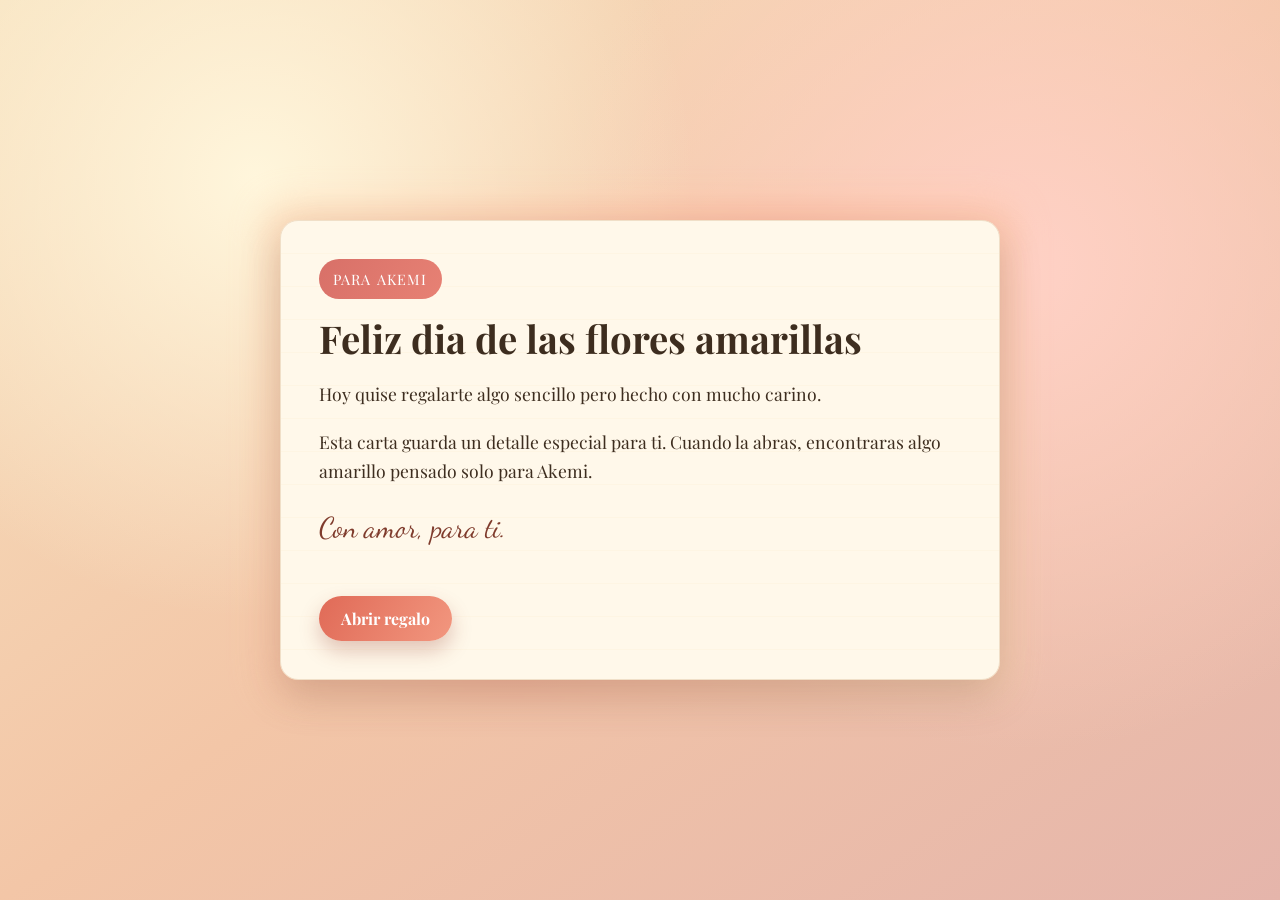
==== index.html @ e9f62680 "Add files via upload" ====
<!doctype html>
<html lang="es">
<head>
  <meta charset="UTF-8" />
  <meta name="viewport" content="width=device-width, initial-scale=1.0" />
  <title>Carta para Akemi</title>
  <link rel="preconnect" href="https://fonts.googleapis.com" />
  <link rel="preconnect" href="https://fonts.gstatic.com" crossorigin />
  <link href="https://fonts.googleapis.com/css2?family=Playfair+Display:wght@500;700&family=Dancing+Script:wght@600;700&display=swap" rel="stylesheet" />
  <link rel="stylesheet" href="styles.css" />
</head>
<body class="letter-page">
  <main class="letter-wrapper">
    <section class="envelope-glow" aria-hidden="true"></section>

    <article class="letter-card">
      <p class="seal">Para Akemi</p>
      <h1>Feliz dia de las flores amarillas</h1>

      <p>
        Hoy quise regalarte algo sencillo pero hecho con mucho carino.
      </p>
      <p>
        Esta carta guarda un detalle especial para ti. Cuando la abras,
        encontraras algo amarillo pensado solo para Akemi.
      </p>
      <p class="signature">Con amor, para ti.</p>

      <a class="open-gift" href="flores.html">Abrir regalo</a>
    </article>
  </main>
</body>
</html>
---- styles.css ----
:root {
  --ink: #3d2d1f;
  --paper: #fff8ea;
  --paper-edge: #f0dfc8;
  --rose: #f7b5a7;
  --rose-deep: #d87068;
  --gold: #ffc533;
  --gold-deep: #e8a900;
  --leaf: #2c7a57;
  --sky-1: #fff0b8;
  --sky-2: #ffd56f;
}

* {
  box-sizing: border-box;
}

body {
  margin: 0;
  min-height: 100vh;
  color: var(--ink);
}

.letter-page {
  font-family: "Playfair Display", serif;
  display: grid;
  place-items: center;
  background:
    radial-gradient(circle at 20% 20%, #fff6dc 0%, transparent 35%),
    radial-gradient(circle at 80% 30%, #ffd1c6 0%, transparent 40%),
    linear-gradient(145deg, #f7e2bf 0%, #f3c6a7 50%, #e5b5ab 100%);
  padding: 20px;
}

.letter-wrapper {
  position: relative;
  width: min(720px, 100%);
}

.envelope-glow {
  position: absolute;
  inset: -14px;
  border-radius: 22px;
  background: linear-gradient(120deg, #ffd7b4, #ffb89d, #ffd7b4);
  filter: blur(18px);
  opacity: 0.75;
}

.letter-card {
  position: relative;
  z-index: 1;
  background: repeating-linear-gradient(
      to bottom,
      var(--paper),
      var(--paper) 32px,
      #fdf2dc 33px
    );
  border: 1px solid var(--paper-edge);
  border-radius: 18px;
  padding: clamp(22px, 4vw, 38px);
  box-shadow: 0 16px 40px rgba(74, 46, 31, 0.22);
  animation: rise 0.9s ease-out;
}

.seal {
  display: inline-block;
  margin: 0 0 8px;
  padding: 8px 14px;
  border-radius: 999px;
  font-size: 0.9rem;
  letter-spacing: 0.08em;
  text-transform: uppercase;
  color: #fff;
  background: linear-gradient(120deg, var(--rose-deep), #e78174);
}

h1 {
  margin: 8px 0 14px;
  font-size: clamp(1.6rem, 4vw, 2.4rem);
  line-height: 1.2;
}

p {
  font-size: clamp(1rem, 2.4vw, 1.1rem);
  line-height: 1.7;
}

.signature {
  font-family: "Dancing Script", cursive;
  font-size: clamp(1.3rem, 4vw, 1.8rem);
  color: #7f3b2c;
  margin-top: 18px;
}

.open-gift,
.back-link {
  display: inline-block;
  margin-top: 14px;
  text-decoration: none;
  font-weight: 700;
  border-radius: 999px;
  padding: 12px 22px;
  transition: transform 0.2s ease, box-shadow 0.2s ease;
}

.open-gift {
  color: #fff;
  background: linear-gradient(120deg, #e06a57, #f2977f);
  box-shadow: 0 10px 20px rgba(150, 66, 50, 0.28);
}

.open-gift:hover,
.back-link:hover {
  transform: translateY(-2px);
}

.flowers-page {
  font-family: "Playfair Display", serif;
  background:
    radial-gradient(circle at 84% 8%, #fffbcf 0 7%, rgba(255, 224, 116, 0.82) 12%, transparent 28%),
    linear-gradient(180deg, #89673b 0%, #cc8c29 25%, #f2b547 56%, #d4ab58 100%);
  display: grid;
  place-items: center;
  overflow: hidden;
  padding: 16px;
}

.garden {
  width: min(1040px, 100%);
  text-align: center;
  animation: rise 1s ease-out;
}

.garden-header h1 {
  margin-bottom: 8px;
}

.garden-header p {
  margin-top: 0;
}

.flower-scene {
  margin: 26px auto 18px;
  width: 100%;
  min-height: 620px;
  position: relative;
  border-radius: 18px;
  overflow: hidden;
  background:
    linear-gradient(180deg, rgba(68, 52, 31, 0.58) 0%, rgba(88, 63, 23, 0.28) 24%, rgba(55, 45, 32, 0.2) 38%, rgba(68, 72, 43, 0.25) 54%, rgba(38, 56, 30, 0.66) 100%),
    radial-gradient(circle at 82% 9%, rgba(255, 249, 192, 0.92) 0 8%, rgba(255, 205, 80, 0.45) 16%, transparent 34%),
    linear-gradient(180deg, #5b4a2d 0%, #c48829 24%, #d79b34 40%, #88723e 58%, #4d5e37 100%);
  box-shadow:
    0 18px 44px rgba(43, 26, 8, 0.35),
    inset 0 -44px 62px rgba(21, 30, 14, 0.58);
}

.sun {
  position: absolute;
  top: 38px;
  right: 58px;
  width: 112px;
  height: 112px;
  border-radius: 50%;
  background: radial-gradient(circle, #fffbd8 0 27%, #ffe79f 44%, #ffc743 65%, rgba(255, 199, 67, 0.15) 100%);
  filter: blur(0.3px);
}

.haze {
  position: absolute;
  inset: 0;
  background:
    radial-gradient(1200px 250px at 50% 32%, rgba(255, 200, 78, 0.32), transparent 60%),
    linear-gradient(180deg, rgba(96, 77, 46, 0.42) 0%, transparent 30%, rgba(37, 40, 25, 0.22) 100%);
  pointer-events: none;
}

.distant-field {
  position: absolute;
  left: -6%;
  right: -6%;
  top: 210px;
  bottom: 112px;
  background:
    radial-gradient(circle at 12% 68%, rgba(45, 62, 34, 0.88) 0 16%, transparent 18%),
    radial-gradient(circle at 28% 63%, rgba(40, 59, 30, 0.84) 0 16%, transparent 18%),
    radial-gradient(circle at 43% 66%, rgba(40, 59, 30, 0.8) 0 16%, transparent 18%),
    radial-gradient(circle at 62% 64%, rgba(45, 62, 34, 0.86) 0 16%, transparent 18%),
    radial-gradient(circle at 79% 66%, rgba(40, 59, 30, 0.84) 0 16%, transparent 18%),
    radial-gradient(circle at 92% 63%, rgba(45, 62, 34, 0.82) 0 16%, transparent 18%),
    radial-gradient(circle at 14% 72%, rgba(244, 185, 34, 0.82) 0 1.1%, transparent 1.4%),
    radial-gradient(circle at 19% 76%, rgba(235, 176, 26, 0.78) 0 1.2%, transparent 1.45%),
    radial-gradient(circle at 24% 70%, rgba(246, 195, 38, 0.86) 0 1.2%, transparent 1.5%),
    radial-gradient(circle at 34% 75%, rgba(240, 182, 29, 0.8) 0 1.15%, transparent 1.4%),
    radial-gradient(circle at 41% 70%, rgba(247, 196, 40, 0.84) 0 1.2%, transparent 1.45%),
    radial-gradient(circle at 49% 73%, rgba(242, 188, 35, 0.83) 0 1.2%, transparent 1.45%),
    radial-gradient(circle at 58% 70%, rgba(248, 199, 44, 0.84) 0 1.2%, transparent 1.45%),
    radial-gradient(circle at 66% 74%, rgba(241, 181, 27, 0.8) 0 1.1%, transparent 1.35%),
    radial-gradient(circle at 74% 69%, rgba(248, 199, 40, 0.84) 0 1.2%, transparent 1.45%),
    radial-gradient(circle at 83% 73%, rgba(241, 182, 30, 0.82) 0 1.1%, transparent 1.35%),
    radial-gradient(circle at 90% 70%, rgba(246, 194, 39, 0.83) 0 1.2%, transparent 1.45%);
  filter: blur(1.2px);
  opacity: 0.96;
}

.hero-flower {
  position: absolute;
  bottom: -8px;
  width: 300px;
  height: 460px;
  transform-origin: bottom center;
  animation: sway 4.2s ease-in-out infinite;
}

.hero-left {
  left: 18%;
  animation-delay: 0.2s;
}

.hero-right {
  left: 43%;
  width: 340px;
  height: 500px;
  animation-delay: 0.7s;
}

.stem {
  position: absolute;
  left: 50%;
  bottom: 0;
  width: 18px;
  height: 290px;
  transform: translateX(-50%);
  border-radius: 999px;
  background: linear-gradient(180deg, #6b8e43 0%, #496935 38%, #2f4a27 100%);
  box-shadow: inset -3px 0 4px rgba(0, 0, 0, 0.24);
}

.hero-right .stem {
  height: 320px;
}

.leaf {
  position: absolute;
  bottom: 76px;
  width: 125px;
  height: 68px;
  border-radius: 100px 20px 100px 24px;
  background:
    linear-gradient(140deg, #6b9351 0%, #4f723a 56%, #2f4a27 100%);
  box-shadow: inset -6px -3px 6px rgba(19, 35, 20, 0.34);
}

.leaf-left {
  left: 6px;
  transform: rotate(-30deg);
}

.leaf-right {
  right: -2px;
  transform: scaleX(-1) rotate(-22deg);
}

.bloom {
  position: absolute;
  left: 50%;
  top: 86px;
  width: 220px;
  height: 220px;
  transform: translateX(-50%) rotate(-8deg);
}

.hero-right .bloom {
  width: 246px;
  height: 246px;
  transform: translateX(-50%) rotate(7deg);
}

.petals {
  position: absolute;
  inset: 0;
  pointer-events: none;
}

.petal {
  position: absolute;
  left: 50%;
  top: 50%;
  width: 38px;
  height: 110px;
  border-radius: 55% 55% 42% 42%;
  transform-origin: 50% 90%;
  background:
    linear-gradient(180deg, #fff19a 0%, #ffd34e 28%, #f4ba21 66%, #de9800 100%);
  box-shadow:
    inset 0 -7px 10px rgba(165, 95, 4, 0.24),
    inset 0 6px 6px rgba(255, 243, 176, 0.7),
    0 3px 5px rgba(75, 48, 10, 0.2);
}

.petal:nth-child(odd) {
  width: 34px;
  height: 100px;
  filter: saturate(0.96);
}

.p1 { transform: translate(-50%, -88%) rotate(0deg); }
.p2 { transform: translate(-50%, -88%) rotate(22.5deg); }
.p3 { transform: translate(-50%, -88%) rotate(45deg); }
.p4 { transform: translate(-50%, -88%) rotate(67.5deg); }
.p5 { transform: translate(-50%, -88%) rotate(90deg); }
.p6 { transform: translate(-50%, -88%) rotate(112.5deg); }
.p7 { transform: translate(-50%, -88%) rotate(135deg); }
.p8 { transform: translate(-50%, -88%) rotate(157.5deg); }
.p9 { transform: translate(-50%, -88%) rotate(180deg); }
.p10 { transform: translate(-50%, -88%) rotate(202.5deg); }
.p11 { transform: translate(-50%, -88%) rotate(225deg); }
.p12 { transform: translate(-50%, -88%) rotate(247.5deg); }
.p13 { transform: translate(-50%, -88%) rotate(270deg); }
.p14 { transform: translate(-50%, -88%) rotate(292.5deg); }
.p15 { transform: translate(-50%, -88%) rotate(315deg); }
.p16 { transform: translate(-50%, -88%) rotate(337.5deg); }

.hero-right .petal {
  width: 42px;
  height: 120px;
}

.hero-right .petal:nth-child(odd) {
  width: 37px;
  height: 108px;
}

.disk {
  position: absolute;
  left: 50%;
  top: 50%;
  width: 92px;
  height: 92px;
  transform: translate(-50%, -50%);
  border-radius: 50%;
  background:
    radial-gradient(circle at 32% 36%, #563017 0 14%, #3f2413 15% 24%, transparent 24.5%),
    radial-gradient(circle, #2a170d 0 33%, #4b2c17 34% 58%, #2d1a0f 59% 72%, #1d1009 73% 100%);
  box-shadow:
    inset 0 0 0 2px rgba(118, 78, 30, 0.42),
    0 3px 7px rgba(28, 17, 9, 0.42);
}

.back-link {
  background: rgba(255, 248, 220, 0.88);
  color: #452e1b;
  border: 1px solid rgba(100, 70, 29, 0.35);
  box-shadow: 0 10px 20px rgba(34, 23, 11, 0.25);
}

@keyframes rise {
  from {
    opacity: 0;
    transform: translateY(16px) scale(0.98);
  }
  to {
    opacity: 1;
    transform: translateY(0) scale(1);
  }
}

@keyframes sway {
  0%,
  100% {
    transform: rotate(-1.8deg);
  }
  50% {
    transform: rotate(2.1deg);
  }
}

@media (max-width: 700px) {
  .flower-scene {
    min-height: 520px;
  }

  .sun {
    right: 24px;
    top: 24px;
    width: 88px;
    height: 88px;
  }

  .hero-flower {
    height: 410px;
    width: 230px;
  }

  .hero-left {
    left: 4%;
  }

  .hero-right {
    left: 40%;
    width: 250px;
    height: 430px;
  }

  .stem {
    width: 14px;
    height: 250px;
  }

  .hero-right .stem {
    height: 270px;
  }

  .leaf {
    width: 90px;
    height: 52px;
    bottom: 64px;
  }

  .bloom {
    width: 165px;
    height: 165px;
    top: 112px;
  }

  .hero-right .bloom {
    width: 182px;
    height: 182px;
  }

  .disk {
    width: 68px;
    height: 68px;
  }

  .petal {
    width: 28px;
    height: 82px;
  }

  .petal:nth-child(odd) {
    width: 25px;
    height: 74px;
  }

  .hero-right .petal {
    width: 30px;
    height: 88px;
  }

  .hero-right .petal:nth-child(odd) {
    width: 27px;
    height: 78px;
  }
}
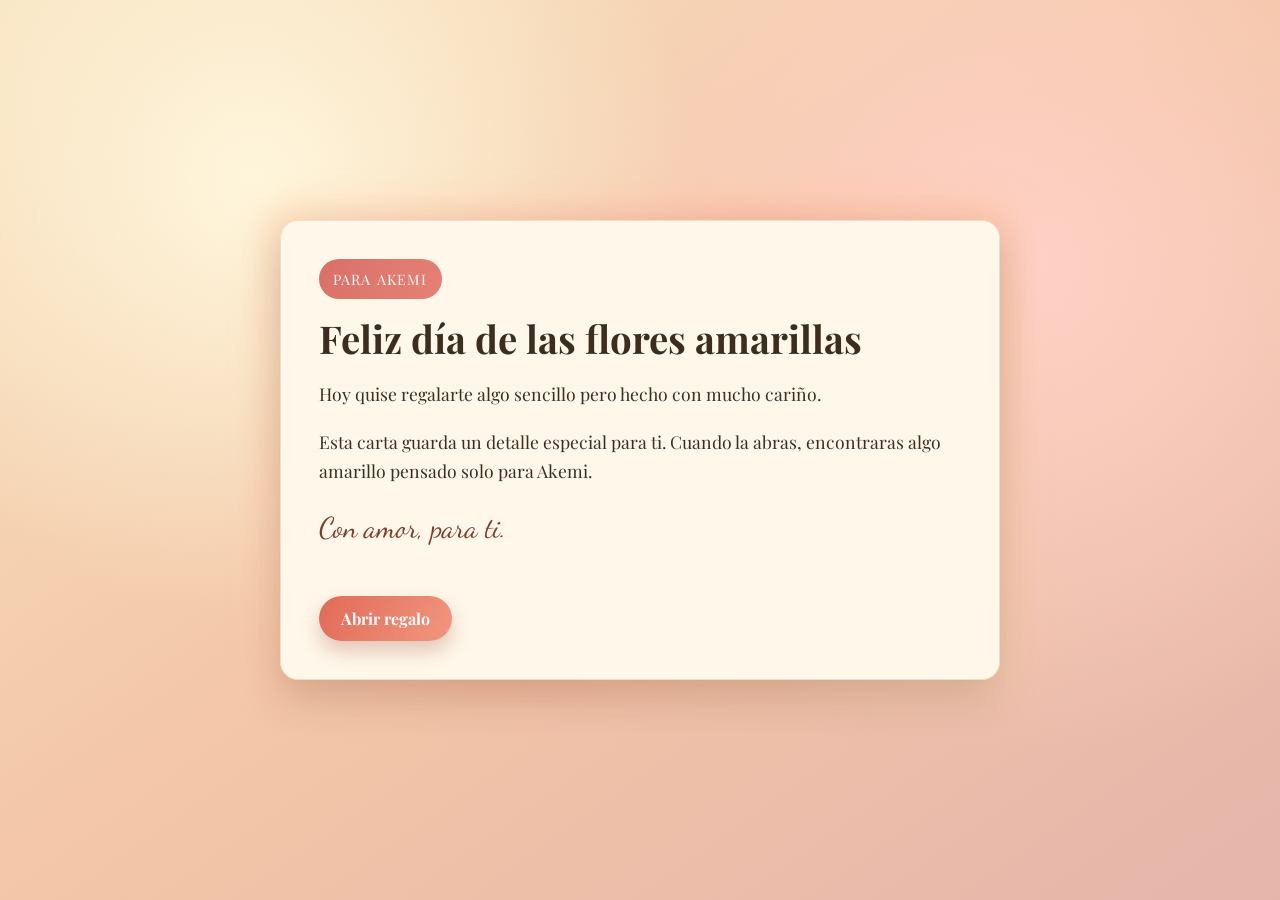
==== commit 925c428f: "Add files via upload" ====
--- a/index.html
+++ b/index.html
@@ -15,10 +15,10 @@
 
     <article class="letter-card">
       <p class="seal">Para Akemi</p>
-      <h1>Feliz dia de las flores amarillas</h1>
+      <h1>Feliz día de las flores amarillas</h1>
 
       <p>
-        Hoy quise regalarte algo sencillo pero hecho con mucho carino.
+        Hoy quise regalarte algo sencillo pero hecho con mucho cariño.
       </p>
       <p>
         Esta carta guarda un detalle especial para ti. Cuando la abras,
--- a/styles.css
+++ b/styles.css
@@ -121,7 +121,7 @@
     linear-gradient(180deg, #89673b 0%, #cc8c29 25%, #f2b547 56%, #d4ab58 100%);
   display: grid;
   place-items: center;
-  overflow: hidden;
+  overflow-x: hidden;
   padding: 16px;
 }
 
@@ -129,6 +129,11 @@
   width: min(1040px, 100%);
   text-align: center;
   animation: rise 1s ease-out;
+}
+
+.garden-header {
+  max-width: 760px;
+  margin: 0 auto;
 }
 
 .garden-header h1 {
@@ -354,6 +359,20 @@
   box-shadow: 0 10px 20px rgba(34, 23, 11, 0.25);
 }
 
+@media (max-width: 900px) {
+  .flower-scene {
+    min-height: 560px;
+  }
+
+  .hero-left {
+    left: 10%;
+  }
+
+  .hero-right {
+    left: 46%;
+  }
+}
+
 @keyframes rise {
   from {
     opacity: 0;
@@ -376,8 +395,36 @@
 }
 
 @media (max-width: 700px) {
+  .letter-page {
+    padding: 14px;
+  }
+
+  .letter-card {
+    border-radius: 16px;
+    box-shadow: 0 12px 30px rgba(74, 46, 31, 0.18);
+  }
+
+  .open-gift,
+  .back-link {
+    width: 100%;
+    text-align: center;
+    padding: 12px 18px;
+  }
+
+  .flowers-page {
+    place-items: start center;
+    padding: 10px;
+  }
+
+  .garden-header p {
+    line-height: 1.5;
+    padding: 0 6px;
+  }
+
   .flower-scene {
+    margin-top: 18px;
     min-height: 520px;
+    border-radius: 14px;
   }
 
   .sun {
@@ -393,11 +440,11 @@
   }
 
   .hero-left {
-    left: 4%;
+    left: 2%;
   }
 
   .hero-right {
-    left: 40%;
+    left: 48%;
     width: 250px;
     height: 430px;
   }
@@ -453,3 +500,144 @@
     height: 78px;
   }
 }
+
+@media (max-width: 520px) {
+  .letter-wrapper {
+    width: 100%;
+  }
+
+  .envelope-glow {
+    inset: -8px;
+    filter: blur(12px);
+  }
+
+  .letter-card {
+    padding: 18px 14px;
+  }
+
+  .flower-scene {
+    min-height: 470px;
+  }
+
+  .sun {
+    top: 16px;
+    right: 14px;
+    width: 74px;
+    height: 74px;
+  }
+
+  .distant-field {
+    top: 190px;
+    bottom: 92px;
+  }
+
+  .hero-flower {
+    width: 190px;
+    height: 350px;
+  }
+
+  .hero-left {
+    left: -12px;
+  }
+
+  .hero-right {
+    left: calc(50% - 6px);
+    width: 200px;
+    height: 365px;
+  }
+
+  .stem {
+    width: 12px;
+    height: 220px;
+  }
+
+  .hero-right .stem {
+    height: 235px;
+  }
+
+  .leaf {
+    width: 74px;
+    height: 42px;
+    bottom: 58px;
+  }
+
+  .bloom {
+    width: 140px;
+    height: 140px;
+    top: 96px;
+  }
+
+  .hero-right .bloom {
+    width: 152px;
+    height: 152px;
+  }
+
+  .disk {
+    width: 58px;
+    height: 58px;
+  }
+
+  .petal {
+    width: 23px;
+    height: 68px;
+  }
+
+  .petal:nth-child(odd) {
+    width: 20px;
+    height: 60px;
+  }
+
+  .hero-right .petal {
+    width: 25px;
+    height: 72px;
+  }
+
+  .hero-right .petal:nth-child(odd) {
+    width: 22px;
+    height: 64px;
+  }
+}
+
+@media (max-width: 400px) {
+  .letter-page {
+    padding: 10px;
+  }
+
+  .flower-scene {
+    min-height: 430px;
+  }
+
+  .hero-flower {
+    width: 165px;
+    height: 320px;
+  }
+
+  .hero-left {
+    left: -18px;
+  }
+
+  .hero-right {
+    left: calc(50% - 10px);
+    width: 175px;
+    height: 335px;
+  }
+
+  .stem {
+    height: 198px;
+  }
+
+  .hero-right .stem {
+    height: 210px;
+  }
+
+  .bloom {
+    width: 126px;
+    height: 126px;
+    top: 90px;
+  }
+
+  .hero-right .bloom {
+    width: 134px;
+    height: 134px;
+  }
+}
